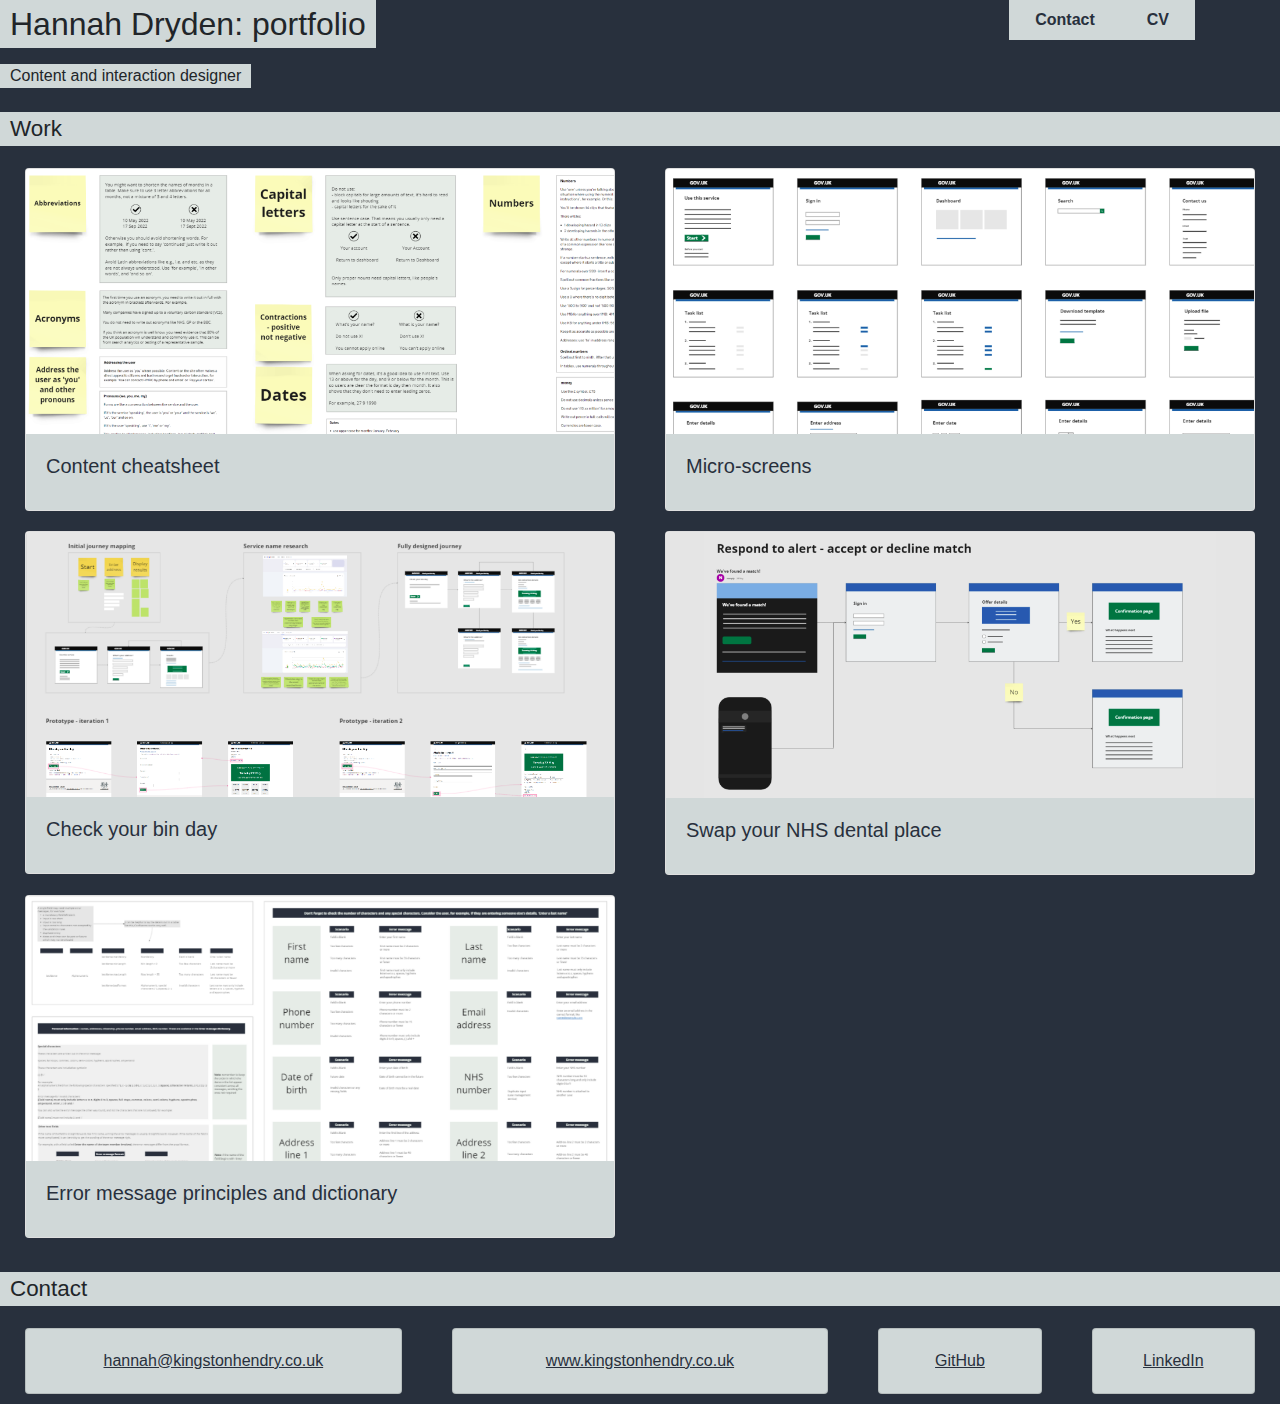
==== check-your-bin-day.html @ 9c7156cd "Created new page and linked to it" ====
<!DOCTYPE html>
<html lang="en">
    <head>
        <!-- Required meta tags -->
        <meta charset="utf-8">
        <meta name="viewport" content="width=device-width, initial-scale=1, shrink-to-fit=no">
        <title>Hannah Dryden // Content and interation designer</title>
        <!-- Bootstrap CSS -->
        <link rel="stylesheet" href="https://stackpath.bootstrapcdn.com/bootstrap/4.3.1/css/bootstrap.min.css"
          integrity="sha384-ggOyR0iXCbMQv3Xipma34MD+dH/1fQ784/j6cY/iJTQUOhcWr7x9JvoRxT2MZw1T" crossorigin="anonymous">
        <link href="https://fonts.googleapis.com/css?family=Anton|Jura&display=swap" rel="stylesheet">
        <link rel="stylesheet" href="css/index.css">
    </head>

<!-- Custom styles for this template -->
<link href="css/style.css" rel="stylesheet">

 <!-- Navigation -->
 <nav class="" id="mainNav">
    <header class="header">
        <h1 class="page-title">Hannah Dryden: portfolio</h1>
        </header>
    <div class="container">
        <ul class="nav justify-content-end">
            <!--<li class="nav-item">
              <a class="nav-link" href="#About">About me</a>
            </li>
            <li class="nav-item">
              <a class="nav-link" href="#Work">Work</a>
            </li>-->
            <li class="nav-item">
                <a class="nav-link" href="#Contact">Contact </a>
              </li>
            <li class="nav-item">
                <a class="nav-link" href="images/Hannah Dryden CV 2023.pdf" target="_blank">CV</a>
              </li>
          </ul>
    </div>
    <br>
    
    <h2 class="page-title1">
        Content and interaction designer
    </h2>
    <br>
  </nav>

<body>
  <!-- Jumbotron -->
  <!--<div class="jumbotron">
    <div class="jumboCopy">
      <h1 class="display-4">Hannah Dryden</h1>
    </div>
  </div>-->
  <!-- End jumbotron -->

  <!-- About me -->
<!--<section class="page-section1">
    <h2 class="About">About me</h2>   
        <div class="container-fluid" class="content">
            <div class="row" class="valueProp">-->
  <!-- Photo ID -->
               <!-- <div class="cardContainer col-lg-2 col-md-2 col-sm-4">
                    <div class="card cardGlow">
                        <a href="https://www.linkedin.com/in/hannah-elisabeth-dryden/" target="_blank"></a>
                        <img src="images/HDrydenID.png" class="card-img-top" class="imageContainer" alt="An image of Hannah Dryden.">
                    </div>
                </div>-->
      <!-- End Photo ID -->
      <!-- About text -->
               <!-- <div class="cardContainer col-lg-10 col-md-10 col-sm-8">
                    <div class="card">
                        <div class="card-body">
                            <h5 class="card-title">My first experience of programming was when I learnt how to read knitting patterns in my early twenties. Since then I've enjoyed designing my own knitting (and crochet) patterns. I'm a content designer by profession, so learning how to apply the logic to see my designs brought to life seemed like a natural step. </h5>
                        </div>
                    </div>
                </div>
            </div>
        </div>
</section>-->
      <!-- End About text -->
</div>
</div>
<br>
<!-- Work -->
<section class="page-section2">
    <h2 class="Work" id="Work">Work</h2>
<div class="container-fluid" class="content">
    <div class="row" class="valueProp">
<!-- Card W1 -->
       <!-- <div class="cardContainer col-lg-12 col-md-12 col-sm-12">
            <div class="card cardGlow">
                <a href="https://hannah-kh.github.io/week1challenge/" target="_blank">
             <img src="images/refactor.png" class="card-img-top" class="imageContainer" alt="Image of code refactor project page."></a>
                <div class="card-body">
                 <h5 class="card-title link"><a href="https://github.com/Hannah-KH/2-portfolio" target="_blank">Code refactor</a></h5>
                 </div>
            </div>
        </div>-->
  <!-- End card 1 -->
  <br>
<!-- Card 1 -->
        <div class="cardContainer col-lg-6 col-md-6 col-sm-12">
            <div class="card cardGlow"><a href="https://miro.com/app/board/uXjVMEgBsCw=/?moveToWidget=3458764555444844251&cot=14" target="_blank">
                <img src="images/ContentCheatSheet.png" class="card-img-top" class="imageContainer" alt="Image of post-its with different headings; abbreviations, acronyms, capital letters, dates, numbers,  with guidance alongside them"></a>
                <div class="card-body">
                <h5 class="card-title link"><a class="card-link" href="https://miro.com/app/board/uXjVMEgBsCw=/?moveToWidget=3458764555444844251&cot=14" target="_blank">Content cheatsheet</a></h5>
                </div>
            </div>
        </div>
  <!-- End card 1 -->
  <!-- Card 2 -->
        <div class="cardContainer col-lg-6 col-md-6 col-sm-12">
            <div class="card cardGlow"><a href="https://miro.com/app/board/uXjVMEgBsCw=/?moveToWidget=3458764555444714345&cot=14" target="_blank">
             <img src="images/Microscreens.png" class="card-img-top" class="imageContainer" alt="Section of a number of microscreens designed to mimic the design of different GOV.UK Prototype Kit pages"></a>
                <div class="card-body">
                    <h5 class="card-title link"><a class="card-link" href="https://miro.com/app/board/uXjVMEgBsCw=/?moveToWidget=3458764555444714345&cot=14" target="_blank">Micro-screens</a></h5>
                </div>
            </div>
        </div>
  <!-- End card 2 -->
  <!-- Card 3 -->
        <div class="cardContainer col-lg-6 col-md-6 col-sm-12">
            <div class="card cardGlow"><a href="https://github.com/Hannah-KH/cybd/blob/main/README.md" target="_blank">
             <img src="images/CheckYourBinDay.png" class="card-img-top" class="imageContainer" alt="screenshot showing user journey from early mapping out of ideas, including research and final designs with full content"></a>
                <div class="card-body">
                 <h5 class="card-title link"><a class="card-link" href="https://github.com/Hannah-KH/cybd/blob/main/README.md" target="_blank">Check your bin day</a></h5>
                </div>
            </div>
        </div>
  <!-- End card 3 -->
  <!-- Card 4 -->
        <div class="cardContainer col-lg-6 col-md-6 col-sm-12">
            <div class="card cardGlow"><a href="#" target="_blank">
                <img src="images/Swap your NHS dental place.png" class="card-img-top" class="imageContainer" alt="Screenshots of a user journey for the swap your NHS dental place service showing how a user can respond to an email or SMS notification"></a>
                <div class="card-body">
                     <h5 class="card-title link"><a class="card-link" href="#" target="_blank">Swap your NHS dental place</a></h5>
                </div>
            </div>
        </div>
  <!-- End card 4 -->
  <!-- Card 5 -->
  <div class="cardContainer col-lg-6 col-md-6 col-sm-12">
    <div class="card cardGlow"><a href="https://miro.com/app/board/uXjVMEgBsCw=/?moveToWidget=3458764555755213136&cot=14" target="_blank">
        <img src="images/ErrorMessagePrinciples+Dictionary.png" class="card-img-top" class="imageContainer" alt="Screenshot showing cards with headings of different fields like first name, last name,. phone number, with information about different error messages for different scenarios alongside them."></a>
        <div class="card-body">
             <h5 class="card-title link"><a class="card-link" href="https://miro.com/app/board/uXjVMEgBsCw=/?moveToWidget=3458764555755213136&cot=14" target="_blank">Error message principles and dictionary</a></h5>
        </div>
    </div>
</div>
<!-- End card 5 -->
    </div>
</div>     
</section>
<br>
<!-- Contact me -->
<section class="page-section3">
        <h2 class="Contact" id="Contact">Contact</h2>
    <footer class="container-fluid" class="content">
        <div class="row" class="valueProp">
            <div class="container col-lg-4 col-md-6 col-sm-12 text-center">
                <div class="card d-flex cardGlow card-body">
                    <a class="contact-link" href="hannah@kingstonhendry.co.uk">hannah@kingstonhendry.co.uk</a>
                </div> 
            </div>
            <div class="container col-lg-4 col-md-6 col-sm-12 text-center">
                <div class="card d-flex cardGlow card-body">
                    <a class="contact-link" href="www.kingstonhendry.co.uk" target="_blank">www.kingstonhendry.co.uk</a>
                </div> 
            </div>
            <div class="container col-lg-2 col-md-6 col-sm-12 text-center">
                <div class="card d-flex cardGlow card-body">
                    <a class="contact-link" href="https://github.com/Hannah-KH" target="_blank">GitHub</a>
                </div> 
            </div>
            <div class="container col-lg-2 col-md-6 col-sm-12 text-center">
                <div class="card d-flex card-body">
                    <a class="contact-link" href="https://www.linkedin.com/in/hannah-elisabeth-dryden/" target="_blank">LinkedIn</a>
                </div> 
            </div>
        </div>
    </footer>
</section>
</body>
</html>
---- css/style.css ----
:root {
    --dark: #28303D;
    --light: #d0d8d8;
    --mid: #6cadad;
    --link: #941E7F; 
  }

nav a {
    color: var(--dark);
    text-decoration: none;
    font-weight: bold;
  }

.nav-link:hover  { 
  color: #941E7F; 
  text-decoration: underline;
  }

.card-link:hover, .link:hover, .contact-link:hover { 
  color: #941E7F; 
  text-decoration: underline;
  }

body {
    width: 100%;
    height: 100%;
    background-color: #28303D !important;
  }  

/* Jumbotron  */
  
.jumbotron {
    background-image: url(../images/herobanner2.png);
    background-size: cover;
    background-repeat: no-repeat;
    height: calc(30vh - 25px);
    display: flex;
    align-items: center;
    justify-content: center;
  }

.jumboCopy {
    background-color: #D0D8D8;
    display: flex;
  }

.display-4 {
    justify-content: flex-start;
  }

  .page-title {
    background-color: var(--light);
    font: var(--dark);
    font-family: 'Trebuchet MS', 'Lucida Sans Unicode', 'Lucida Grande', 'Lucida Sans', Arial, sans-serif;
    font-size: 2rem;
    float: left;
    padding: 0px 10px;
  }

  .page-title1, .nav-item {
    background-color: var(--light);
    font: var(--dark);
    font-family: 'Trebuchet MS', 'Lucida Sans Unicode', 'Lucida Grande', 'Lucida Sans', Arial, sans-serif;
    font-size: 1rem;
    float: left;
    padding: 0px 10px;
  }

.About, .Work, .Contact {
    background-color: var(--light);
    font: var(--dark);
    font-family: 'Trebuchet MS', 'Lucida Sans Unicode', 'Lucida Grande', 'Lucida Sans', Arial, sans-serif;
    font-size: 1.4rem;
    float: left;
    padding: 0px 10px;
    width: 100%;
    margin-bottom: 12px;
  } 

.valueProp {
    margin-top: 15px;
    margin-bottom: 15px;
  }

.cardContainer {
    text-align: start;
  }

.card {
    margin: 10px 10px;
  }

.card-body {
    background-color: var(--light);
  }

  .card-link {
  color: var(--dark);
    text-decoration: none;
  }
  
.imageContainer {
    padding: 50px;
  }
  
.imageContainer img {
    width: 100%;
  }
       
.cardGlow:hover,
.cardGlow:hover .card-header {
  box-shadow: inset 0px 0px 8px var(--light), 0 0 15px var(--light);
}

.contact-link {
  text-decoration: underline;
  color: var(--dark);
}
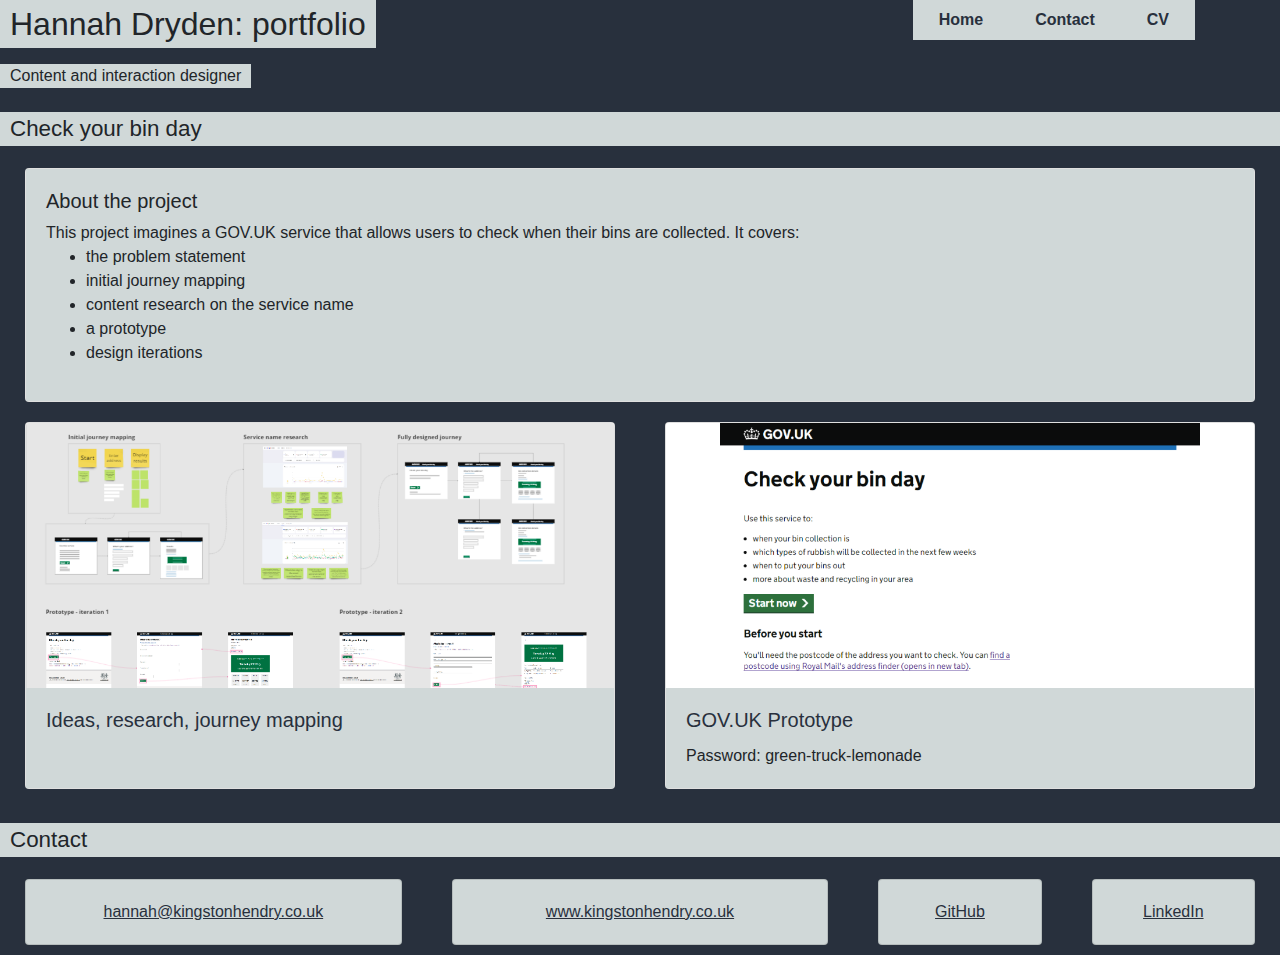
==== commit e6e093f4: "Update links and add new page" ====
--- a/check-your-bin-day.html
+++ b/check-your-bin-day.html
@@ -28,6 +28,9 @@
             <li class="nav-item">
               <a class="nav-link" href="#Work">Work</a>
             </li>-->
+            <li class="nav-item">
+                <a class="nav-link" href="index.html">Home </a>
+              </li>
             <li class="nav-item">
                 <a class="nav-link" href="#Contact">Contact </a>
               </li>
@@ -83,70 +86,89 @@
 <br>
 <!-- Work -->
 <section class="page-section2">
-    <h2 class="Work" id="Work">Work</h2>
+    <h2 class="Work" id="Work">Check your bin day</h2>
 <div class="container-fluid" class="content">
     <div class="row" class="valueProp">
 <!-- Card W1 -->
-       <!-- <div class="cardContainer col-lg-12 col-md-12 col-sm-12">
+        <div class="cardContainer col-lg-12 col-md-12 col-sm-12">
             <div class="card cardGlow">
-                <a href="https://hannah-kh.github.io/week1challenge/" target="_blank">
-             <img src="images/refactor.png" class="card-img-top" class="imageContainer" alt="Image of code refactor project page."></a>
-                <div class="card-body">
-                 <h5 class="card-title link"><a href="https://github.com/Hannah-KH/2-portfolio" target="_blank">Code refactor</a></h5>
+                
+             
+                <div class="card-body">
+                 <h5 >About the project</h5><a>This project imagines a GOV.UK service that allows users to check when their bins are collected. It covers:
+                    <ul>
+                        <li>
+                            the problem statement
+                        </li>
+                        <li>
+                            initial journey mapping
+                        </li>
+                        <li>
+                            content research on the service name
+                        </li>
+                        <li>
+                            a prototype
+                        </li>
+                        <li>
+                            design iterations
+                        </li>
+                    </ul>
+                 </a>
                  </div>
             </div>
-        </div>-->
+        </div>
   <!-- End card 1 -->
   <br>
 <!-- Card 1 -->
-        <div class="cardContainer col-lg-6 col-md-6 col-sm-12">
+       <!-- <div class="cardContainer col-lg-6 col-md-6 col-sm-12">
             <div class="card cardGlow"><a href="https://miro.com/app/board/uXjVMEgBsCw=/?moveToWidget=3458764555444844251&cot=14" target="_blank">
                 <img src="images/ContentCheatSheet.png" class="card-img-top" class="imageContainer" alt="Image of post-its with different headings; abbreviations, acronyms, capital letters, dates, numbers,  with guidance alongside them"></a>
                 <div class="card-body">
                 <h5 class="card-title link"><a class="card-link" href="https://miro.com/app/board/uXjVMEgBsCw=/?moveToWidget=3458764555444844251&cot=14" target="_blank">Content cheatsheet</a></h5>
                 </div>
             </div>
-        </div>
+        </div>-->
   <!-- End card 1 -->
   <!-- Card 2 -->
-        <div class="cardContainer col-lg-6 col-md-6 col-sm-12">
+        <!--<div class="cardContainer col-lg-6 col-md-6 col-sm-12">
             <div class="card cardGlow"><a href="https://miro.com/app/board/uXjVMEgBsCw=/?moveToWidget=3458764555444714345&cot=14" target="_blank">
              <img src="images/Microscreens.png" class="card-img-top" class="imageContainer" alt="Section of a number of microscreens designed to mimic the design of different GOV.UK Prototype Kit pages"></a>
                 <div class="card-body">
                     <h5 class="card-title link"><a class="card-link" href="https://miro.com/app/board/uXjVMEgBsCw=/?moveToWidget=3458764555444714345&cot=14" target="_blank">Micro-screens</a></h5>
                 </div>
             </div>
-        </div>
+        </div>-->
   <!-- End card 2 -->
   <!-- Card 3 -->
         <div class="cardContainer col-lg-6 col-md-6 col-sm-12">
-            <div class="card cardGlow"><a href="https://github.com/Hannah-KH/cybd/blob/main/README.md" target="_blank">
+            <div class="card cardGlow"><a href="https://miro.com/app/board/uXjVMEgBsCw=/?moveToWidget=3458764555443726701&cot=14" target="_blank">
              <img src="images/CheckYourBinDay.png" class="card-img-top" class="imageContainer" alt="screenshot showing user journey from early mapping out of ideas, including research and final designs with full content"></a>
                 <div class="card-body">
-                 <h5 class="card-title link"><a class="card-link" href="https://github.com/Hannah-KH/cybd/blob/main/README.md" target="_blank">Check your bin day</a></h5>
+                 <h5 class="card-title link"><a class="card-link" href="https://miro.com/app/board/uXjVMEgBsCw=/?moveToWidget=3458764555443726701&cot=14" target="_blank">Ideas, research, journey mapping<br><br> </a></h5><!--<a class="card-link" href="#" target="_blank">Also available in Figma</a>-->
+                 
                 </div>
             </div>
         </div>
   <!-- End card 3 -->
   <!-- Card 4 -->
         <div class="cardContainer col-lg-6 col-md-6 col-sm-12">
-            <div class="card cardGlow"><a href="#" target="_blank">
-                <img src="images/Swap your NHS dental place.png" class="card-img-top" class="imageContainer" alt="Screenshots of a user journey for the swap your NHS dental place service showing how a user can respond to an email or SMS notification"></a>
-                <div class="card-body">
-                     <h5 class="card-title link"><a class="card-link" href="#" target="_blank">Swap your NHS dental place</a></h5>
+            <div class="card cardGlow"><a href="https://check-your-bin-day.herokuapp.com/start" target="_blank">
+                <img src="images/CheckYourBinDay-prototype.png" class="card-img-top" class="imageContainer" alt="Screenshots of a user journey for the swap your NHS dental place service showing how a user can respond to an email or SMS notification"></a>
+                <div class="card-body">
+                     <h5 class="card-title link"><a class="card-link" href="https://check-your-bin-day.herokuapp.com/start" target="_blank">GOV.UK Prototype</a></h5><a>Password: green-truck-lemonade</a>
                 </div>
             </div>
         </div>
   <!-- End card 4 -->
   <!-- Card 5 -->
-  <div class="cardContainer col-lg-6 col-md-6 col-sm-12">
+  <!--<div class="cardContainer col-lg-6 col-md-6 col-sm-12">
     <div class="card cardGlow"><a href="https://miro.com/app/board/uXjVMEgBsCw=/?moveToWidget=3458764555755213136&cot=14" target="_blank">
         <img src="images/ErrorMessagePrinciples+Dictionary.png" class="card-img-top" class="imageContainer" alt="Screenshot showing cards with headings of different fields like first name, last name,. phone number, with information about different error messages for different scenarios alongside them."></a>
         <div class="card-body">
              <h5 class="card-title link"><a class="card-link" href="https://miro.com/app/board/uXjVMEgBsCw=/?moveToWidget=3458764555755213136&cot=14" target="_blank">Error message principles and dictionary</a></h5>
         </div>
     </div>
-</div>
+</div>-->
 <!-- End card 5 -->
     </div>
 </div>     
